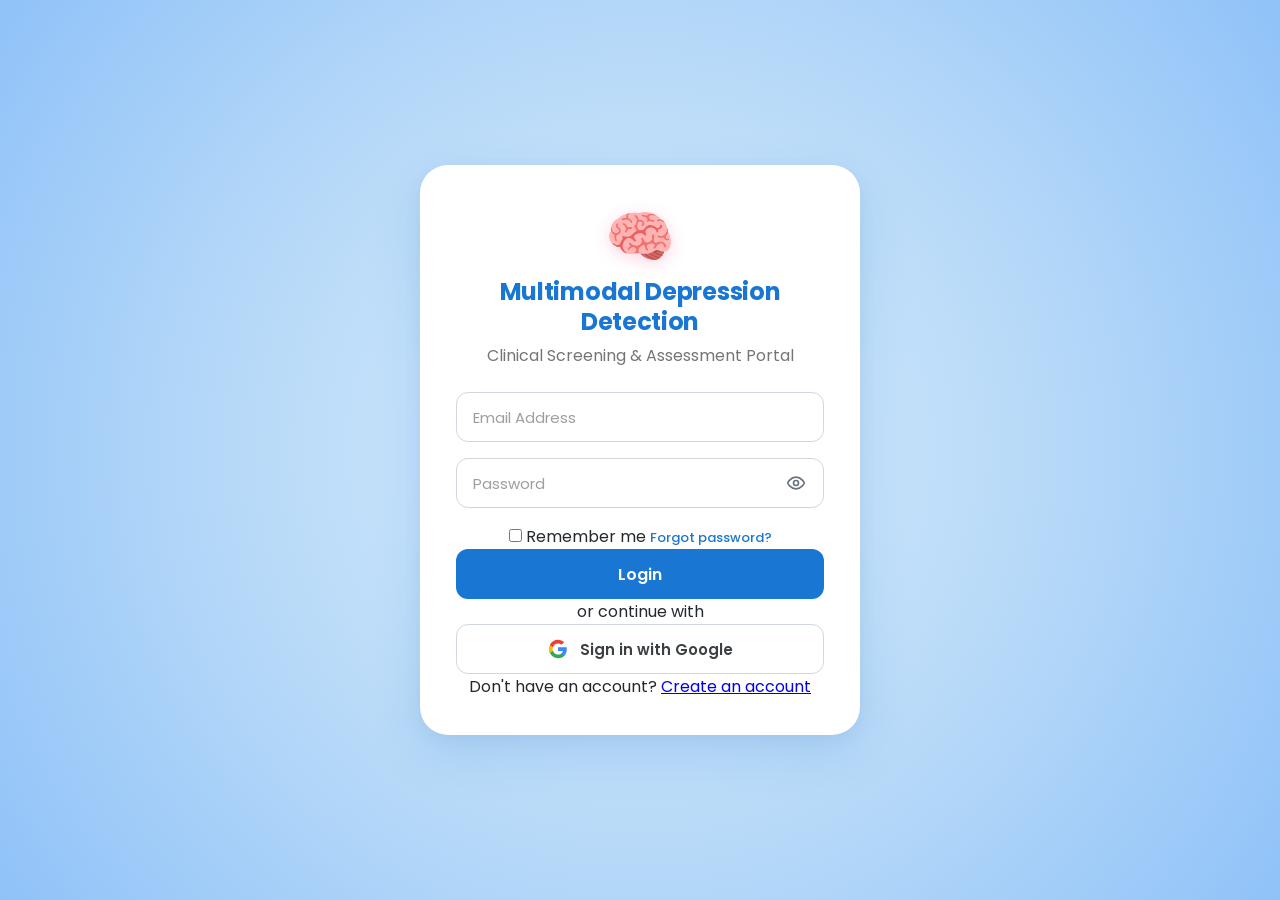
==== frontend/login.html @ fe1c32ee "Prepare production deployment: Docker, Alembic, PostgreSQL, and security headers" ====
<!DOCTYPE html>
<html lang="en">
<head>
    <meta charset="UTF-8">
    <meta name="viewport" content="width=device-width, initial-scale=1.0">
    <title>Multimodal Depression Detection - Login</title>
    <link rel="stylesheet" href="login.css?v=login_v4">
    <link rel="preconnect" href="https://fonts.googleapis.com">
    <link rel="preconnect" href="https://fonts.gstatic.com" crossorigin>
    <link href="https://fonts.googleapis.com/css2?family=Poppins:wght@300;400;500;600;700&display=swap" rel="stylesheet">
    <script>
        // Redirect to dashboard if user is already logged in
        if (localStorage.getItem("access_token")) {
            window.location.replace("index.html");
        }
    </script>
</head>
<body>
    <div class="auth-container">
        <div class="auth-card">
            <!-- Brand Header -->
            <div class="brand-header">
                <div class="brain-icon">🧠</div>
                <h1 class="brand-title">Multimodal Depression<br>Detection</h1>
                <p class="brand-subtitle">Clinical Screening &amp; Assessment Portal</p>
            </div>

            <!-- Toast / Alert Notification Container -->
            <div id="toast" class="toast"></div>
            <div id="authAlert" class="auth-alert" style="display:none;"></div>

            <!-- Login Form -->
            <form id="loginForm" novalidate>
                <!-- Username / Email Field -->
                <div class="form-group">
                    <div class="input-wrapper">
                        <input
                            type="email"
                            id="loginIdentifier"
                            name="email"
                            class="input-field"
                            placeholder="Email Address"
                            autocomplete="email"
                            required>
                    </div>
                </div>

                <!-- Password Field with Show/Hide Toggle -->
                <div class="form-group">
                    <div class="input-wrapper has-toggle">
                        <input
                            type="password"
                            id="loginPassword"
                            name="password"
                            class="input-field"
                            placeholder="Password"
                            autocomplete="current-password"
                            required>
                        <button
                            type="button"
                            id="togglePasswordBtn"
                            class="password-toggle-btn"
                            aria-label="Show password"
                            title="Show password">
                            <svg class="eye-icon" xmlns="http://www.w3.org/2000/svg" width="20" height="20" viewBox="0 0 24 24" fill="none" stroke="currentColor" stroke-width="2" stroke-linecap="round" stroke-linejoin="round" aria-hidden="true">
                                <path d="M2 12s3-7 10-7 10 7 10 7-3 7-10 7-10-7-10-7Z"/>
                                <circle cx="12" cy="12" r="3"/>
                            </svg>
                        </button>
                    </div>
                </div>

                <!-- Form Utility Links -->
                <div class="form-utilities">
                    <label class="remember-label">
                        <input type="checkbox" id="rememberMe">
                        <span>Remember me</span>
                    </label>
                    <a href="javascript:void(0)" onclick="openResetModal()" class="forgot-link">Forgot password?</a>
                </div>

                <!-- Submit Button -->
                <button type="submit" id="submitLoginBtn" class="submit-btn primary-btn">
                    <span id="loginSpinner" class="spinner" style="display:none;"></span>
                    <span id="loginBtnText">Login</span>
                </button>
            </form>

            <!-- Social / Google Sign-in Divider -->
            <div class="divider">
                <span>or continue with</span>
            </div>

            <!-- Google OAuth Button -->
            <button type="button" id="googleLoginBtn" class="google-btn" onclick="handleGoogleLogin()">
                <svg class="google-icon" viewBox="0 0 24 24" width="20" height="20">
                    <path fill="#4285F4" d="M22.56 12.25c0-.78-.07-1.53-.2-2.25H12v4.26h5.92c-.26 1.37-1.04 2.53-2.21 3.31v2.77h3.57c2.08-1.92 3.28-4.74 3.28-8.09z"/>
                    <path fill="#34A853" d="M12 23c2.97 0 5.46-.98 7.28-2.66l-3.57-2.77c-.98.66-2.23 1.06-3.71 1.06-2.86 0-5.29-1.93-6.16-4.53H2.18v2.84C3.99 20.53 7.7 23 12 23z"/>
                    <path fill="#FBBC05" d="M5.84 14.09c-.22-.66-.35-1.36-.35-2.09s.13-1.43.35-2.09V7.06H2.18C1.43 8.55 1 10.22 1 12s.43 3.45 1.18 4.94l2.85-2.22.81-.63z"/>
                    <path fill="#EA4335" d="M12 5.38c1.62 0 3.06.56 4.21 1.64l3.15-3.15C17.45 2.09 14.97 1 12 1 7.7 1 3.99 3.47 2.18 7.06l3.66 2.84c.87-2.6 3.3-4.52 6.16-4.52z"/>
                </svg>
                <span>Sign in with Google</span>
            </button>

            <!-- Card Footer Switch to Register -->
            <div class="auth-footer">
                <span>Don't have an account? </span>
                <a href="register.html" class="auth-link">Create an account</a>
            </div>
        </div>
    </div>

    <!-- Password Reset Modal -->
    <div id="resetModal" class="modal-overlay" style="display:none;">
        <div class="modal-card">
            <div class="modal-header">
                <h3>Reset Password</h3>
                <button type="button" class="close-btn" onclick="closeResetModal()">&times;</button>
            </div>
            <div id="resetAlert" class="auth-alert" style="display:none;"></div>
            <form id="resetRequestForm" onsubmit="return false;">
                <p class="modal-desc">Enter your registered email address and we'll send you instructions to reset your password.</p>
                <div class="form-group">
                    <input type="email" id="resetEmail" class="input-field" placeholder="Enter your email" required>
                </div>
                <div class="modal-actions">
                    <button type="button" class="btn-cancel" onclick="closeResetModal()">Cancel</button>
                    <button type="button" id="submitResetBtn" class="submit-btn primary-btn" onclick="handlePasswordResetRequest()">Send Reset Link</button>
                </div>
            </form>
        </div>
    </div>

    <script src="login.js?v=login_v4"></script>
    <script>
        // Synchronize alias selectors for seamless testing & automation
        document.addEventListener("DOMContentLoaded", () => {
            const ident = document.getElementById("loginIdentifier");
            const pass = document.getElementById("loginPassword");
            // Wire input aliases
            if (ident && !document.getElementById("username")) {
                ident.setAttribute("data-alias", "username");
            }
            if (pass && !document.getElementById("password")) {
                pass.setAttribute("data-alias", "password");
            }
        });
    </script>
</body>
</html>
---- frontend/login.css ----
/* =====================================================================
   MindScan Authentication Styles
   Clean, Friendly Clinical Design:
   - Soft Blue Gradient Background
   - Crisp White Rounded Card
   - Vibrant Blue Actions (#1976d2)
   ===================================================================== */

@import url('https://fonts.googleapis.com/css2?family=Poppins:wght@300;400;500;600;700&display=swap');

:root {
    --primary-blue: #1976d2;
    --primary-hover: #1565c0;
    --primary-light: #e3f2fd;
    --primary-focus: rgba(25, 118, 210, 0.18);
    --text-primary: #24292f;
    --text-secondary: #757575;
    --border-color: #d0d7de;
    --border-hover: #8da2b5;
    --card-bg: #ffffff;
    --error-bg: #fde8e8;
    --error-text: #c81e1e;
    --error-border: #f8b4b4;
    --success-bg: #def7ec;
    --success-text: #03543f;
    --success-border: #bcf0da;
}

* {
    margin: 0;
    padding: 0;
    box-sizing: border-box;
    font-family: 'Poppins', -apple-system, BlinkMacSystemFont, 'Segoe UI', Roboto, sans-serif;
}

body {
    min-height: 100vh;
    display: flex;
    justify-content: center;
    align-items: center;
    background: radial-gradient(circle at 50% 50%, #d8ecfe 0%, #b8daf8 50%, #90c2f8 100%);
    padding: 24px 16px;
    color: var(--text-primary);
}

.auth-container {
    width: 100%;
    max-width: 440px;
}

.auth-card {
    background: var(--card-bg);
    border-radius: 28px;
    box-shadow: 0 20px 50px rgba(25, 118, 210, 0.16), 0 6px 20px rgba(0, 0, 0, 0.04);
    padding: 44px 36px 36px;
    text-align: center;
    width: 100%;
    box-sizing: border-box;
    animation: fadeInCard 0.4s ease-out;
}

@keyframes fadeInCard {
    from {
        opacity: 0;
        transform: translateY(16px);
    }
    to {
        opacity: 1;
        transform: translateY(0);
    }
}

/* Header & Brand */
.brand-header {
    margin-bottom: 24px;
}

.brain-icon {
    font-size: 56px;
    line-height: 1;
    margin-bottom: 12px;
    display: inline-block;
    filter: drop-shadow(0 4px 8px rgba(233, 30, 99, 0.18));
}

.brand-title {
    color: var(--primary-blue);
    font-size: 24px;
    font-weight: 700;
    line-height: 1.25;
    margin-bottom: 6px;
    letter-spacing: -0.3px;
}

.brand-subtitle {
    color: var(--text-secondary);
    font-size: 16px;
    font-weight: 400;
    margin: 0;
}

/* Alert Notification Banner */
.auth-alert {
    border-radius: 12px;
    padding: 12px 14px;
    font-size: 13.5px;
    font-weight: 500;
    margin-bottom: 18px;
    text-align: left;
    display: flex;
    align-items: center;
    gap: 8px;
    line-height: 1.4;
    animation: slideDown 0.25s ease-out;
}

@keyframes slideDown {
    from { opacity: 0; transform: translateY(-6px); }
    to { opacity: 1; transform: translateY(0); }
}

.auth-alert.error {
    background: var(--error-bg);
    color: var(--error-text);
    border: 1px solid var(--error-border);
}

.auth-alert.success {
    background: var(--success-bg);
    color: var(--success-text);
    border: 1px solid var(--success-border);
}

/* Form Groups */
.form-group {
    margin-bottom: 16px;
    text-align: left;
    width: 100%;
}

.form-label {
    display: block;
    font-size: 13px;
    font-weight: 600;
    color: #4b5563;
    margin-bottom: 6px;
}

.input-wrapper {
    position: relative;
    width: 100%;
}

.input-field {
    width: 100%;
    height: 50px;
    border: 1.5px solid var(--border-color);
    border-radius: 12px;
    padding: 0 16px;
    font-size: 15px;
    color: var(--text-primary);
    background: #ffffff;
    box-sizing: border-box;
    transition: border-color 0.2s, box-shadow 0.2s;
}

.input-field::placeholder {
    color: #9e9e9e;
    font-size: 15px;
    font-weight: 400;
}

.input-field:focus {
    border-color: var(--primary-blue);
    outline: none;
    box-shadow: 0 0 0 3px var(--primary-focus);
}

.input-wrapper.has-toggle .input-field {
    padding-right: 48px;
}

/* Disable native Edge / IE / WebKit password reveal & clear decorations */
input::-ms-reveal,
input::-ms-clear {
    display: none !important;
    width: 0 !important;
    height: 0 !important;
    pointer-events: none !important;
}

input::-webkit-credentials-auto-fill-button,
input::-webkit-contacts-auto-fill-button {
    visibility: hidden !important;
    pointer-events: none !important;
    position: absolute !important;
    right: 0 !important;
}

/* Show / Hide Password Toggle Button */
.password-toggle-btn {
    position: absolute;
    right: 12px;
    top: 50%;
    transform: translateY(-50%);
    z-index: 10;
    background: transparent;
    border: none;
    color: #6b7280;
    cursor: pointer;
    padding: 6px;
    display: inline-flex;
    align-items: center;
    justify-content: center;
    border-radius: 6px;
    transition: color 0.2s, background-color 0.2s;
    user-select: none;
    -webkit-user-select: none;
}

.password-toggle-btn svg {
    width: 20px;
    height: 20px;
    stroke: currentColor;
    stroke-width: 2;
    fill: none;
    display: block;
    pointer-events: none;
}

.password-toggle-btn:hover {
    color: #111827;
    background-color: #f3f4f6;
}

.password-toggle-btn:focus-visible {
    outline: 2px solid #2563eb;
    outline-offset: 2px;
}

/* Forgot Password Row */
.forgot-row {
    display: flex;
    justify-content: flex-end;
    margin-top: -4px;
    margin-bottom: 18px;
}

.forgot-link {
    color: var(--primary-blue);
    font-size: 13px;
    font-weight: 500;
    text-decoration: none;
    transition: text-decoration 0.2s, color 0.2s;
}

.forgot-link:hover {
    color: var(--primary-hover);
    text-decoration: underline;
}

/* Primary Action Button (Blue Login / Register) */
.primary-btn {
    width: 100%;
    height: 50px;
    background: var(--primary-blue);
    color: #ffffff;
    border: none;
    border-radius: 12px;
    font-size: 16px;
    font-weight: 600;
    cursor: pointer;
    display: flex;
    align-items: center;
    justify-content: center;
    gap: 8px;
    transition: background-color 0.2s, transform 0.1s, box-shadow 0.2s;
    box-sizing: border-box;
}

.primary-btn:hover {
    background: var(--primary-hover);
    box-shadow: 0 6px 16px rgba(25, 118, 210, 0.28);
}

.primary-btn:active {
    transform: scale(0.99);
}

.primary-btn:disabled {
    background: #90caf9;
    cursor: not-allowed;
    box-shadow: none;
}

/* Loading Spinner */
.spinner {
    width: 18px;
    height: 18px;
    border: 2.5px solid rgba(255, 255, 255, 0.35);
    border-top-color: #ffffff;
    border-radius: 50%;
    animation: spin 0.7s linear infinite;
}

@keyframes spin {
    to { transform: rotate(360deg); }
}

/* Or Divider */
.or-divider {
    display: flex;
    align-items: center;
    width: 100%;
    margin: 18px 0;
    color: #757575;
    font-size: 13px;
    font-weight: 400;
}

.or-divider::before,
.or-divider::after {
    content: "";
    flex: 1;
    height: 1px;
    background: #e0e0e0;
}

.or-divider span {
    padding: 0 14px;
}

/* Google Sign-in Button */
.google-btn {
    width: 100%;
    height: 50px;
    background: #ffffff;
    border: 1.5px solid var(--border-color);
    border-radius: 12px;
    color: #3c4043;
    font-size: 15px;
    font-weight: 600;
    display: flex;
    align-items: center;
    justify-content: center;
    gap: 12px;
    cursor: pointer;
    transition: background 0.2s, border-color 0.2s, box-shadow 0.2s;
    box-sizing: border-box;
}

.google-btn:hover {
    background: #f8fafd;
    border-color: #b0c4de;
    box-shadow: 0 3px 10px rgba(0, 0, 0, 0.05);
}

.google-icon {
    width: 20px;
    height: 20px;
    flex-shrink: 0;
}

/* Bottom Navigation Prompt */
.bottom-prompt {
    margin-top: 24px;
    margin-bottom: 0;
    color: #5f6368;
    font-size: 14px;
}

.bottom-prompt a {
    color: var(--primary-blue);
    font-weight: 600;
    text-decoration: none;
    transition: text-decoration 0.2s, color 0.2s;
}

.bottom-prompt a:hover {
    color: var(--primary-hover);
    text-decoration: underline;
}

/* Password Strength Meter */
.strength-meter-box {
    margin-top: 6px;
    margin-bottom: 8px;
}

.strength-bar-track {
    width: 100%;
    height: 6px;
    background: #e5e7eb;
    border-radius: 4px;
    overflow: hidden;
}

.strength-bar-fill {
    height: 100%;
    width: 0%;
    border-radius: 4px;
    transition: width 0.3s ease, background-color 0.3s ease;
}

.strength-label-text {
    font-size: 11.5px;
    font-weight: 500;
    color: #6b7280;
    margin-top: 4px;
    display: block;
    text-align: right;
}

/* Strength Colors */
.strength-weak { width: 25%; background: #ef4444; }
.strength-fair { width: 50%; background: #f59e0b; }
.strength-good { width: 75%; background: #3b82f6; }
.strength-strong { width: 100%; background: #10b981; }

/* Modal Backdrop & Popup (Forgot Password) */
.modal-backdrop {
    position: fixed;
    top: 0;
    left: 0;
    right: 0;
    bottom: 0;
    background: rgba(15, 23, 42, 0.55);
    backdrop-filter: blur(4px);
    display: flex;
    justify-content: center;
    align-items: center;
    z-index: 1000;
    padding: 20px;
    animation: fadeInModal 0.2s ease-out;
}

@keyframes fadeInModal {
    from { opacity: 0; }
    to { opacity: 1; }
}

.modal-card {
    background: #ffffff;
    border-radius: 24px;
    box-shadow: 0 25px 60px rgba(0, 0, 0, 0.2);
    width: 100%;
    max-width: 420px;
    padding: 34px 28px;
    text-align: center;
    position: relative;
}

.modal-title {
    color: var(--primary-blue);
    font-size: 20px;
    font-weight: 700;
    margin-bottom: 8px;
}

.modal-desc {
    color: var(--text-secondary);
    font-size: 13.5px;
    margin-bottom: 20px;
    line-height: 1.5;
}

.modal-close-btn {
    position: absolute;
    top: 18px;
    right: 20px;
    background: none;
    border: none;
    font-size: 22px;
    color: #9e9e9e;
    cursor: pointer;
    line-height: 1;
}

.modal-close-btn:hover {
    color: #212121;
}

/* Custom Select Field Styling */
select.input-field,
select.select-role-field {
    width: 100% !important;
    height: 50px !important;
    border: 1.5px solid var(--border-color) !important;
    border-radius: 12px !important;
    padding: 0 42px 0 16px !important;
    font-size: 14px !important;
    font-weight: 500 !important;
    color: var(--text-primary) !important;
    background-color: #ffffff !important;
    background-image: url("data:image/svg+xml;charset=UTF-8,%3csvg xmlns='http://www.w3.org/2000/svg' viewBox='0 0 24 24' fill='none' stroke='%2364748b' stroke-width='2' stroke-linecap='round' stroke-linejoin='round'%3e%3cpolyline points='6 9 12 15 18 9'%3e%3c/polyline%3e%3c/svg%3e") !important;
    background-repeat: no-repeat !important;
    background-position: right 14px center !important;
    background-size: 16px !important;
    cursor: pointer !important;
    appearance: none !important;
    -webkit-appearance: none !important;
    -moz-appearance: none !important;
    box-sizing: border-box !important;
    transition: border-color 0.2s, box-shadow 0.2s !important;
}

select.input-field:focus,
select.select-role-field:focus {
    border-color: var(--primary-blue) !important;
    outline: none !important;
    box-shadow: 0 0 0 3px var(--primary-focus) !important;
}

/* Plain-Language Field Validation Messages */
.field-validation-msg {
    font-size: 12.5px;
    margin-top: 5px;
    text-align: left;
    display: flex;
    align-items: center;
    gap: 5px;
    line-height: 1.4;
    padding-left: 2px;
}

.field-validation-msg.error {
    color: #dc2626;
}

.field-validation-msg.success {
    color: #16a34a;
}

.field-validation-msg a {
    color: var(--primary-blue);
    font-weight: 600;
    text-decoration: underline;
    margin-left: 2px;
}

.role-notice-box {
    animation: fadeInModal 0.2s ease-out;
}
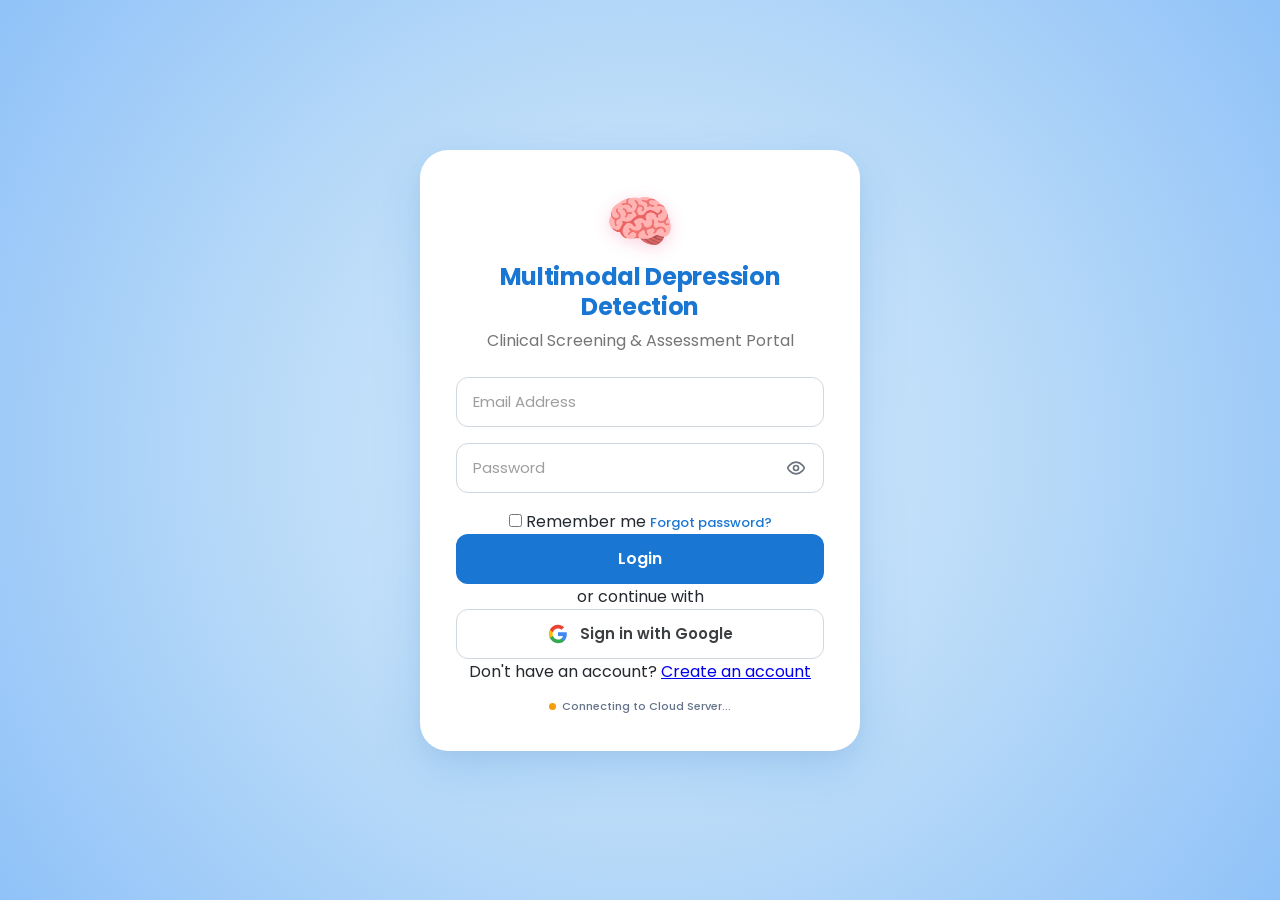
==== commit 6cc32996: "feat: add real-time backend connection status indicator and auto-fallback with retry" ====
--- a/frontend/login.html
+++ b/frontend/login.html
@@ -107,6 +107,12 @@
                 <span>Don't have an account? </span>
                 <a href="register.html" class="auth-link">Create an account</a>
             </div>
+
+            <!-- Server Connectivity Indicator -->
+            <div id="backendStatusChip" class="backend-status-chip" style="display:flex; align-items:center; justify-content:center; gap:6px; margin-top:14px; font-size:11px; color:#64748b; font-weight:500;">
+                <span id="backendStatusDot" style="display:inline-block; width:7px; height:7px; border-radius:50%; background:#10b981;"></span>
+                <span id="backendStatusText">Connecting to backend...</span>
+            </div>
         </div>
     </div>
 
